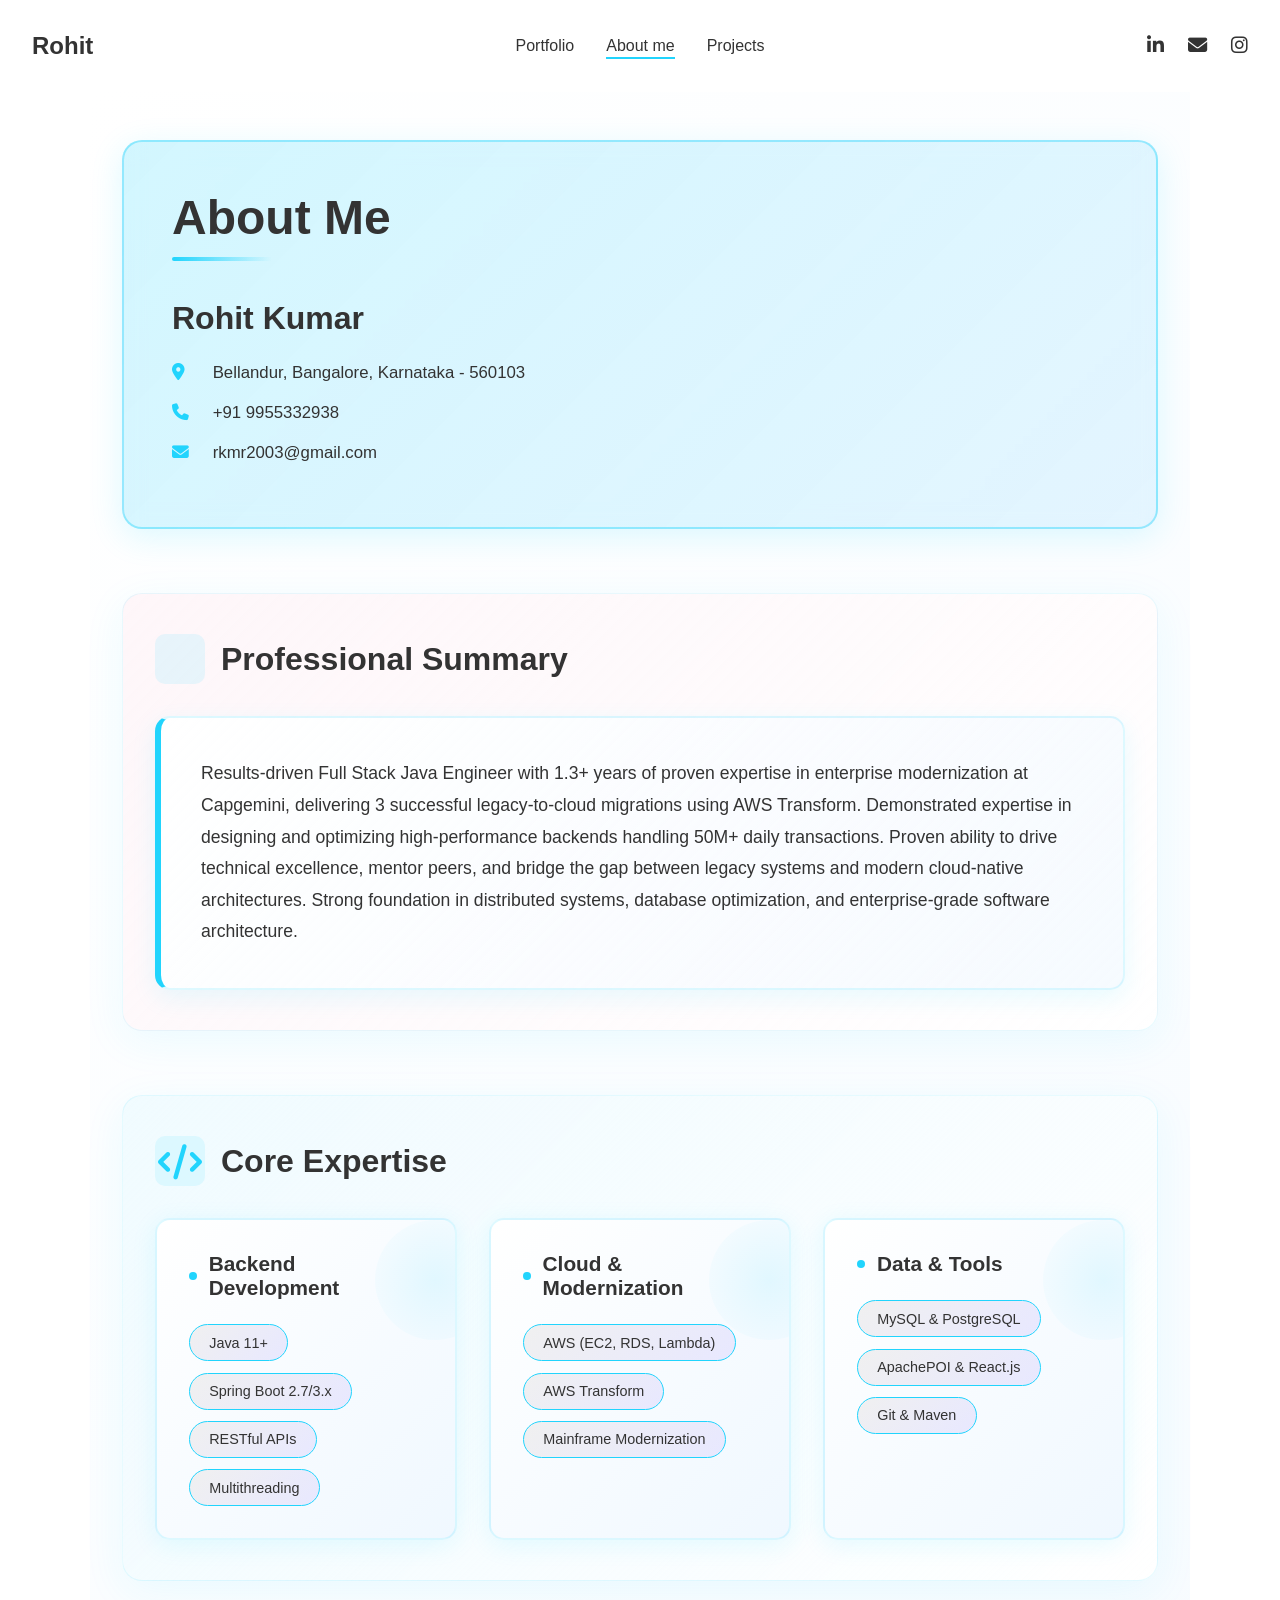
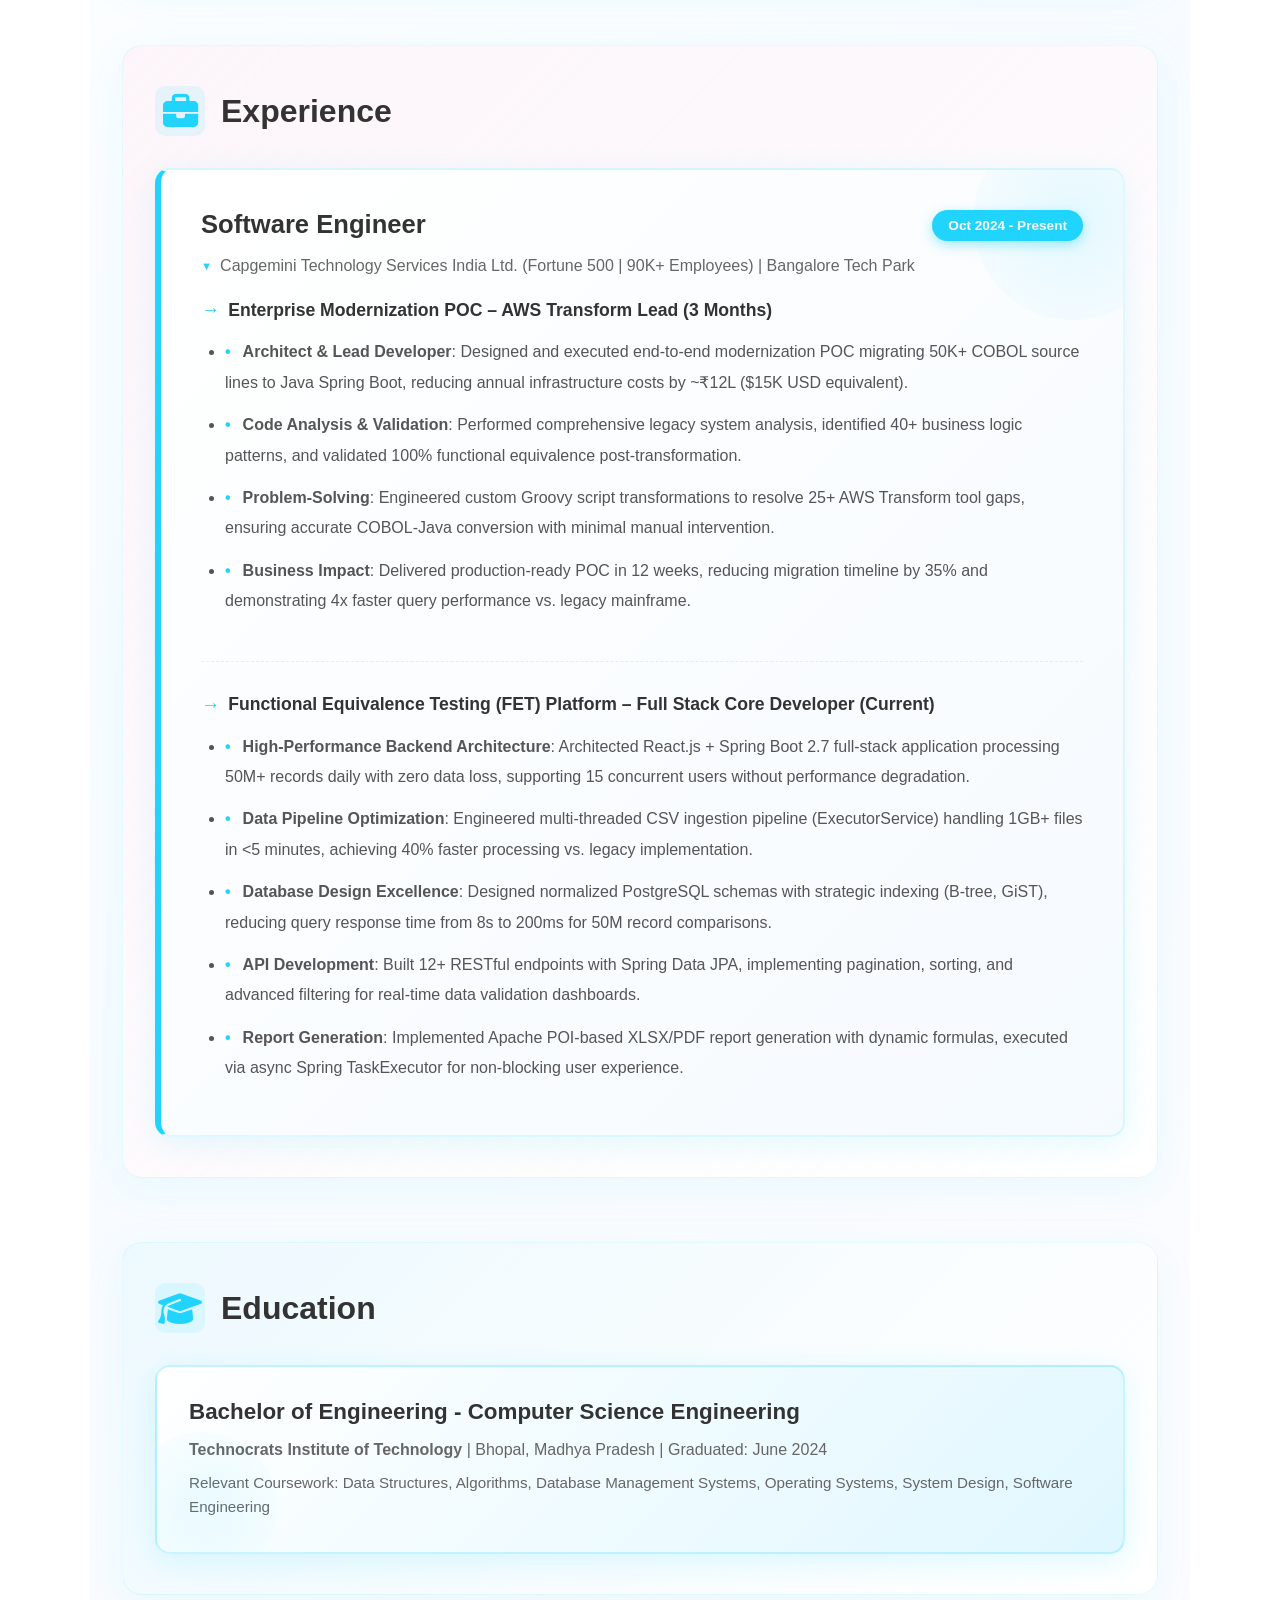
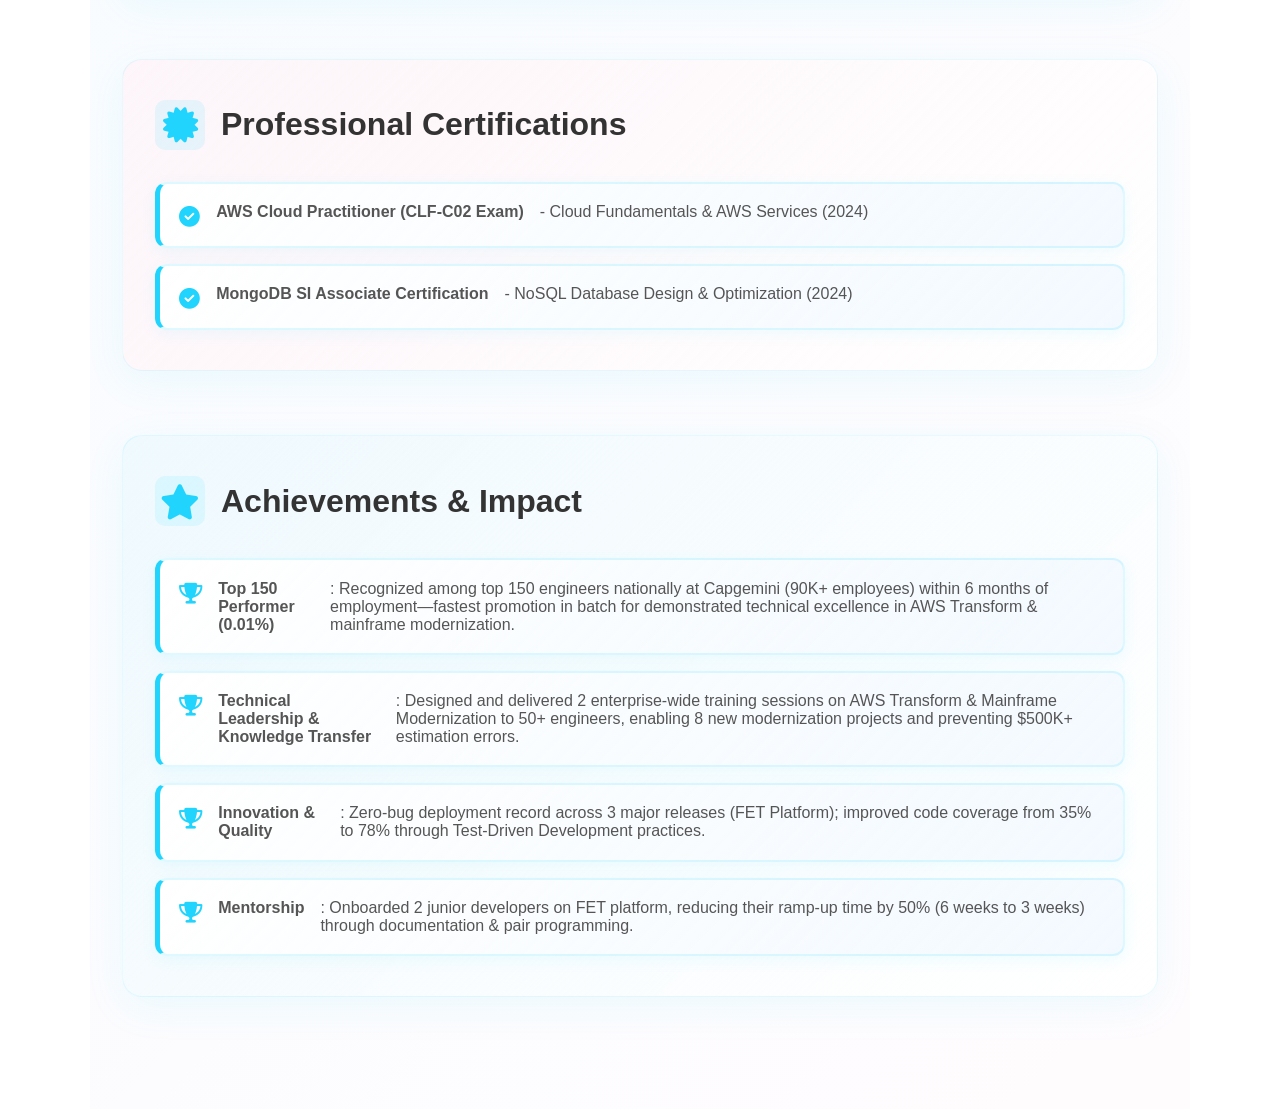
==== html/about.html @ 479e3df4 "Initial Commit First version with inital required information and one demo video" ====
<!DOCTYPE html>
<html lang="en">
<head>
    <meta charset="UTF-8">
    <meta name="viewport" content="width=device-width, initial-scale=1.0">
    <title>About - Rohit Kumar Portfolio</title>
    <link rel="stylesheet" href="../design/style.css">
    <link rel="stylesheet" href="https://cdnjs.cloudflare.com/ajax/libs/font-awesome/6.4.0/css/all.min.css">
</head>
<body>
    <div class="container">
        <!-- Header -->
        <header class="header">
            <div class="logo">Rohit</div>
            <nav class="navbar">
                <ul>
                    <li><a href="../index.html">Portfolio</a></li>
                    <li><a href="about.html" class="active">About me</a></li>
                    <li><a href="projects.html">Projects</a></li>
                </ul>
            </nav>
            <div class="social-icons">
                <a href="https://linkedin.com/in/rohitcse14" target="_blank"><i class="fab fa-linkedin-in"></i></a>
                <a href="mailto:rkmr2003@gmail.com"><i class="fas fa-envelope"></i></a>
                <a href="https://www.instagram.com/_rohit_26k/" target="_blank"><i class="fab fa-instagram"></i></a>
            </div>
        </header>

        <!-- Main Content -->
        <main class="about-main">
            <!-- Personal Info -->
            <section class="about-section intro-section">
                <h1>About Me</h1>
                <div class="intro-content">
                    <p><strong>Rohit Kumar</strong></p>
                    <p><i class="fas fa-map-marker-alt"></i> Bellandur, Bangalore, Karnataka - 560103</p>
                    <p><i class="fas fa-phone"></i> +91 9955332938</p>
                    <p><i class="fas fa-envelope"></i> rkmr2003@gmail.com</p>
                </div>
            </section>

            <!-- Objective -->
            <section class="about-section">
                <h2><i class="fas fa-target"></i> Professional Summary</h2>
                <p>Results-driven Full Stack Java Engineer with 1.3+ years of proven expertise in enterprise modernization at Capgemini, delivering 3 successful legacy-to-cloud migrations using AWS Transform. Demonstrated expertise in designing and optimizing high-performance backends handling 50M+ daily transactions. Proven ability to drive technical excellence, mentor peers, and bridge the gap between legacy systems and modern cloud-native architectures. Strong foundation in distributed systems, database optimization, and enterprise-grade software architecture.</p>
            </section>

            <!-- Technical Skills -->
            <section class="about-section">
                <h2><i class="fas fa-code"></i> Core Expertise</h2>
                <div class="skills-grid">
                    <div class="skill-category">
                        <h3>Backend Development</h3>
                        <div class="skill-tags">
                            <span class="skill-tag">Java 11+</span>
                            <span class="skill-tag">Spring Boot 2.7/3.x</span>
                            <span class="skill-tag">RESTful APIs</span>
                            <span class="skill-tag">Multithreading</span>
                        </div>
                    </div>
                    <div class="skill-category">
                        <h3>Cloud & Modernization</h3>
                        <div class="skill-tags">
                            <span class="skill-tag">AWS (EC2, RDS, Lambda)</span>
                            <span class="skill-tag">AWS Transform</span>
                            <span class="skill-tag">Mainframe Modernization</span>
                        </div>
                    </div>
                    <div class="skill-category">
                        <h3>Data & Tools</h3>
                        <div class="skill-tags">
                            <span class="skill-tag">MySQL & PostgreSQL</span>
                            <span class="skill-tag">ApachePOI & React.js</span>
                            <span class="skill-tag">Git & Maven</span>
                        </div>
                    </div>
                </div>
            </section>

            <!-- Experience -->
            <section class="about-section">
                <h2><i class="fas fa-briefcase"></i> Experience</h2>
                <div class="experience-item">
                    <div class="exp-header">
                        <h3>Software Engineer</h3>
                        <span class="exp-date">Oct 2024 - Present</span>
                    </div>
                    <p class="exp-company">Capgemini Technology Services India Ltd. (Fortune 500 | 90K+ Employees) | Bangalore Tech Park</p>
                    
                    <div class="exp-project">
                        <h4>Enterprise Modernization POC – AWS Transform Lead (3 Months)</h4>
                        <ul>
                            <li><strong>Architect & Lead Developer</strong>: Designed and executed end-to-end modernization POC migrating 50K+ COBOL source lines to Java Spring Boot, reducing annual infrastructure costs by ~₹12L ($15K USD equivalent).</li>
                            <li><strong>Code Analysis & Validation</strong>: Performed comprehensive legacy system analysis, identified 40+ business logic patterns, and validated 100% functional equivalence post-transformation.</li>
                            <li><strong>Problem-Solving</strong>: Engineered custom Groovy script transformations to resolve 25+ AWS Transform tool gaps, ensuring accurate COBOL-Java conversion with minimal manual intervention.</li>
                            <li><strong>Business Impact</strong>: Delivered production-ready POC in 12 weeks, reducing migration timeline by 35% and demonstrating 4x faster query performance vs. legacy mainframe.</li>
                        </ul>
                    </div>

                    <div class="exp-project">
                        <h4>Functional Equivalence Testing (FET) Platform – Full Stack Core Developer (Current)</h4>
                        <ul>
                            <li><strong>High-Performance Backend Architecture</strong>: Architected React.js + Spring Boot 2.7 full-stack application processing 50M+ records daily with zero data loss, supporting 15 concurrent users without performance degradation.</li>
                            <li><strong>Data Pipeline Optimization</strong>: Engineered multi-threaded CSV ingestion pipeline (ExecutorService) handling 1GB+ files in <5 minutes, achieving 40% faster processing vs. legacy implementation.</li>
                            <li><strong>Database Design Excellence</strong>: Designed normalized PostgreSQL schemas with strategic indexing (B-tree, GiST), reducing query response time from 8s to 200ms for 50M record comparisons.</li>
                            <li><strong>API Development</strong>: Built 12+ RESTful endpoints with Spring Data JPA, implementing pagination, sorting, and advanced filtering for real-time data validation dashboards.</li>
                            <li><strong>Report Generation</strong>: Implemented Apache POI-based XLSX/PDF report generation with dynamic formulas, executed via async Spring TaskExecutor for non-blocking user experience.</li>
                        </ul>
                    </div>
                </div>
            </section>

            <!-- Education -->
            <section class="about-section">
                <h2><i class="fas fa-graduation-cap"></i> Education</h2>
                <div class="education-item">
                    <h3>Bachelor of Engineering - Computer Science Engineering</h3>
                    <p class="edu-details"><strong>Technocrats Institute of Technology</strong> | Bhopal, Madhya Pradesh | Graduated: June 2024</p>
                    <p class="edu-details" style="font-size: 0.95rem; margin-top: 0.5rem; color: #666;">Relevant Coursework: Data Structures, Algorithms, Database Management Systems, Operating Systems, System Design, Software Engineering</p>
                </div>
            </section>

            <!-- Certifications -->
            <section class="about-section">
                <h2><i class="fas fa-certificate"></i> Professional Certifications</h2>
                <ul class="cert-list">
                    <li><i class="fas fa-check-circle"></i> <strong>AWS Cloud Practitioner (CLF-C02 Exam)</strong> - Cloud Fundamentals & AWS Services (2024)</li>
                    <li><i class="fas fa-check-circle"></i> <strong>MongoDB SI Associate Certification</strong> - NoSQL Database Design & Optimization (2024)</li>
                </ul>
            </section>

            <!-- Achievements -->
            <section class="about-section">
                <h2><i class="fas fa-star"></i> Achievements & Impact</h2>
                <ul class="achievement-list">
                    <li><i class="fas fa-trophy"></i> <strong>Top 150 Performer (0.01%)</strong>: Recognized among top 150 engineers nationally at Capgemini (90K+ employees) within 6 months of employment—fastest promotion in batch for demonstrated technical excellence in AWS Transform & mainframe modernization.</li>
                    <li><i class="fas fa-trophy"></i> <strong>Technical Leadership & Knowledge Transfer</strong>: Designed and delivered 2 enterprise-wide training sessions on AWS Transform & Mainframe Modernization to 50+ engineers, enabling 8 new modernization projects and preventing $500K+ estimation errors.</li>
                    <li><i class="fas fa-trophy"></i> <strong>Innovation & Quality</strong>: Zero-bug deployment record across 3 major releases (FET Platform); improved code coverage from 35% to 78% through Test-Driven Development practices.</li>
                    <li><i class="fas fa-trophy"></i> <strong>Mentorship</strong>: Onboarded 2 junior developers on FET platform, reducing their ramp-up time by 50% (6 weeks to 3 weeks) through documentation & pair programming.</li>
                </ul>
            </section>
        </main>
    </div>

    <script src="../js/script.js"></script>
</body>
</html>
---- design/style.css ----
* {
    margin: 0;
    padding: 0;
    box-sizing: border-box;
    scroll-behavior: smooth;
}

:root {
    --primary-color: #333;
    --secondary-color: #f5f5dc;
    --accent-color: #21d4fd;
    --text-color: #333;
    --light-bg: #ffffff;
}

html, body {
    height: 100%;
    font-family: 'Segoe UI', Tahoma, Geneva, Verdana, sans-serif;
    color: var(--text-color);
}

.container {
    display: flex;
    flex-direction: column;
    min-height: 100vh;
}

/* Header Styles */
.header {
    display: flex;
    justify-content: space-between;
    align-items: center;
    padding: 2rem;
    background-color: var(--light-bg);
    position: relative;
    z-index: 100;
}

.logo {
    font-size: 1.5rem;
    font-weight: bold;
    color: var(--text-color);
    min-width: 120px;
}

.navbar {
    flex: 1;
    display: flex;
    justify-content: center;
}

.navbar ul {
    list-style: none;
    display: flex;
    gap: 2rem;
}

.navbar a {
    text-decoration: none;
    color: var(--text-color);
    font-weight: 500;
    position: relative;
    transition: color 0.3s ease;
}

.navbar a::after {
    content: '';
    position: absolute;
    bottom: -5px;
    left: 0;
    width: 0;
    height: 2px;
    background-color: var(--accent-color);
    transition: width 0.3s ease;
}

.navbar a:hover::after,
.navbar a.active::after {
    width: 100%;
}

.social-icons {
    display: flex;
    gap: 1.5rem;
    min-width: 120px;
    justify-content: flex-end;
}

.social-icons a {
    color: var(--text-color);
    font-size: 1.2rem;
    text-decoration: none;
    transition: color 0.3s ease, transform 0.3s ease;
}

.social-icons a:hover {
    color: var(--accent-color);
    transform: translateY(-3px);
}

/* Main Content */
.main-content {
    flex: 1;
    display: flex;
    position: relative;
    overflow: hidden;
}

.hero-section {
    display: grid;
    grid-template-columns: 1fr 1fr;
    width: 100%;
    min-height: calc(100vh - 100px);
}

.hero-left {
    background-color: var(--light-bg);
    padding: 4rem;
    display: flex;
    flex-direction: column;
    justify-content: center;
    position: relative;
    z-index: 2;
}

.hero-right {
    background: linear-gradient(135deg, #f5f5dc 0%, #fffacd 100%);
    padding: 4rem;
    display: flex;
    flex-direction: column;
    justify-content: center;
    align-items: center;
    position: relative;
}

.greeting {
    font-size: 2.5rem;
    font-weight: 500;
    color: var(--text-color);
    margin-bottom: 0.5rem;
}

.name {
    font-size: 4.5rem;
    font-weight: bold;
    background: linear-gradient(45deg, #000, #333);
    -webkit-background-clip: text;
    -webkit-text-fill-color: transparent;
    background-clip: text;
    margin-bottom: 1.5rem;
    letter-spacing: 0.05em;
}

.description {
    font-size: 0.95rem;
    line-height: 1.8;
    color: #666;
    margin-bottom: 2rem;
    max-width: 400px;
}

.hire-btn {
    width: 150px;
    padding: 0.75rem 1.5rem;
    background-color: var(--primary-color);
    color: white;
    border: 2px solid var(--primary-color);
    border-radius: 4px;
    font-size: 1rem;
    font-weight: 600;
    cursor: pointer;
    transition: all 0.3s ease;
}

.hire-btn:hover {
    background-color: transparent;
    color: var(--primary-color);
}

/* Profile Image */
.profile-image {
    margin-bottom: 3rem;
    position: relative;
    display: inline-block;
}

.profile-pic {
    width: 280px;
    height: 350px;
    object-fit: cover;
    border-radius: 15px;
    box-shadow: 0 20px 50px rgba(0, 0, 0, 0.3);
    border: 4px solid var(--primary-color);
    transition: transform 0.3s ease, box-shadow 0.3s ease;
    position: relative;
    z-index: 2;
}

.profile-pic:hover {
    transform: translateY(-10px);
    box-shadow: 0 30px 70px rgba(0, 0, 0, 0.4);
}

.profile-image::before {
    content: '';
    position: absolute;
    top: -15px;
    left: -15px;
    right: -15px;
    bottom: -15px;
    background: linear-gradient(135deg, var(--accent-color), rgba(33, 212, 253, 0.2));
    border-radius: 20px;
    z-index: 1;
    opacity: 0.3;
}

.profile-image::after {
    content: '';
    position: absolute;
    top: -25px;
    left: -25px;
    right: -25px;
    bottom: -25px;
    border: 2px solid var(--accent-color);
    border-radius: 25px;
    opacity: 0.2;
    z-index: 0;
    animation: rotateBorder 8s linear infinite;
}

@keyframes rotateBorder {
    0% {
        transform: rotate(0deg);
    }
    100% {
        transform: rotate(360deg);
    }
}

/* Statistics */
.stats {
    display: flex;
    gap: 4rem;
    margin-top: 2rem;
}

.stat-item {
    text-align: center;
}

.stat-item h3 {
    font-size: 2.5rem;
    font-weight: bold;
    color: var(--primary-color);
    margin-bottom: 0.5rem;
}

.stat-item p {
    font-size: 0.9rem;
    color: #666;
}

/* Skills Bubbles */
.skills-bubbles {
    display: flex;
    justify-content: center;
    align-items: center;
    gap: 1.5rem;
    flex-wrap: wrap;
    margin-top: 2rem;
}

.skill-bubble {
    display: flex;
    flex-direction: column;
    align-items: center;
    gap: 0.5rem;
    transition: all 0.3s ease;
}

.bubble-icon {
    width: 70px;
    height: 70px;
    object-fit: contain;
    padding: 10px;
    background: linear-gradient(135deg, rgba(33, 212, 253, 0.1) 0%, rgba(255, 255, 255, 0) 100%);
    border-radius: 50%;
    border: 2px solid rgba(33, 212, 253, 0.3);
    transition: all 0.3s ease;
}

.skill-bubble:hover .bubble-icon {
    transform: scale(1.1) translateY(-5px);
    background: linear-gradient(135deg, rgba(33, 212, 253, 0.25) 0%, rgba(33, 212, 253, 0.1) 100%);
    border-color: var(--accent-color);
    box-shadow: 0 8px 20px rgba(33, 212, 253, 0.3);
}

.skill-bubble p {
    font-size: 0.85rem;
    color: var(--primary-color);
    font-weight: 500;
    text-align: center;
}

/* Explore More */
.explore-more {
    position: absolute;
    bottom: 2rem;
    right: 2rem;
    text-align: center;
    animation: bounce 2s infinite;
}

.explore-more p {
    font-size: 0.9rem;
    margin-bottom: 0.5rem;
    color: var(--text-color);
}

.explore-more i {
    font-size: 1.5rem;
    color: var(--text-color);
}

@keyframes bounce {
    0%, 100% {
        transform: translateY(0);
    }
    50% {
        transform: translateY(10px);
    }
}

/* Slide animations for page transitions */
@keyframes slideOutUp {
    0% {
        opacity: 1;
        transform: translateY(0);
    }
    100% {
        opacity: 0;
        transform: translateY(-100%);
    }
}

@keyframes slideInDown {
    0% {
        opacity: 0;
        transform: translateY(100%);
    }
    100% {
        opacity: 1;
        transform: translateY(0);
    }
}

@keyframes fadeOut {
    0% {
        opacity: 1;
    }
    100% {
        opacity: 0;
    }
}

/* Responsive Design */
/* About Page Styles */
.about-main {
    padding: 3rem 2rem;
    max-width: 1100px;
    margin: 0 auto;
    flex: 1;
    background: linear-gradient(135deg, 
        rgba(255, 255, 255, 1) 0%, 
        rgba(240, 248, 255, 0.5) 50%, 
        rgba(255, 245, 250, 0.3) 100%);
    position: relative;
}

.about-section {
    margin-bottom: 4rem;
    background: linear-gradient(135deg, rgba(255,255,255,0.9), rgba(245,250,255,0.95));
    padding: 2.5rem 2rem;
    border-radius: 20px;
    border: 1px solid rgba(33, 212, 253, 0.1);
    box-shadow: 0 10px 40px rgba(33, 212, 253, 0.08);
    transition: all 0.3s ease;
}

.about-section:hover {
    box-shadow: 0 15px 50px rgba(33, 212, 253, 0.12);
    border-color: rgba(33, 212, 253, 0.2);
}

.about-section:nth-child(odd) {
    background: linear-gradient(135deg, rgba(33, 212, 253, 0.05) 0%, rgba(255, 255, 255, 0.95) 100%);
}

.about-section:nth-child(even) {
    background: linear-gradient(135deg, rgba(255, 240, 245, 0.6) 0%, rgba(255, 255, 255, 0.95) 100%);
}

.about-section h1 {
    font-size: 3rem;
    color: var(--primary-color);
    margin-bottom: 2rem;
    position: relative;
    padding-bottom: 1rem;
}

.about-section h1::after {
    content: '';
    position: absolute;
    bottom: 0;
    left: 0;
    width: 100px;
    height: 4px;
    background: linear-gradient(90deg, var(--accent-color), transparent);
    border-radius: 2px;
}

.about-section h2 {
    font-size: 2rem;
    color: var(--primary-color);
    margin-bottom: 2rem;
    display: flex;
    align-items: center;
    gap: 1rem;
    position: relative;
}

.about-section h2 i {
    color: var(--accent-color);
    font-size: 2.2rem;
    background: rgba(33, 212, 253, 0.1);
    width: 50px;
    height: 50px;
    display: flex;
    align-items: center;
    justify-content: center;
    border-radius: 10px;
    transition: all 0.3s ease;
}

.about-section h2:hover i {
    background: var(--accent-color);
    color: white;
    transform: scale(1.1) rotate(5deg);
}

/* Intro Section */
.intro-section {
    background: linear-gradient(135deg, rgba(33, 212, 253, 0.2), rgba(100, 200, 255, 0.15)) !important;
    padding: 3rem;
    border-radius: 20px;
    border: 2px solid rgba(33, 212, 253, 0.4);
    backdrop-filter: blur(10px);
    box-shadow: 0 8px 32px rgba(33, 212, 253, 0.15);
    transition: all 0.3s ease;
}

.intro-section:hover {
    transform: translateY(-5px);
    box-shadow: 0 15px 50px rgba(33, 212, 253, 0.15);
    border-color: var(--accent-color);
}

.intro-content p {
    margin: 0.8rem 0;
    font-size: 1.05rem;
    color: #333;
    line-height: 1.6;
}

.intro-content p:first-child strong {
    font-size: 2rem;
    color: var(--primary-color);
    display: block;
    margin-bottom: 1rem;
}

.intro-content p i {
    color: var(--accent-color);
    margin-right: 0.75rem;
    width: 24px;
    font-weight: bold;
}

/* Objective Section */
.about-section > p {
    font-size: 1.1rem;
    line-height: 1.8;
    color: #333;
    background: linear-gradient(135deg, rgba(255,255,255,1) 0%, rgba(240,248,255,0.6) 100%);
    padding: 2.5rem;
    border-radius: 15px;
    border: 2px solid rgba(33, 212, 253, 0.15);
    border-left: 6px solid var(--accent-color);
    box-shadow: 0 8px 25px rgba(33, 212, 253, 0.1);
    transition: all 0.3s ease;
}

.about-section > p:hover {
    transform: translateY(-3px);
    box-shadow: 0 12px 35px rgba(33, 212, 253, 0.15);
    border-color: rgba(33, 212, 253, 0.25);
}

/* Skills Grid */
.skills-grid {
    display: grid;
    grid-template-columns: repeat(auto-fit, minmax(280px, 1fr));
    gap: 2rem;
}

.skill-category {
    background: linear-gradient(135deg, #ffffff 0%, #f0f8ff 100%);
    padding: 2rem;
    border-radius: 15px;
    border: 2px solid rgba(33, 212, 253, 0.15);
    transition: all 0.3s cubic-bezier(0.25, 0.46, 0.45, 0.94);
    box-shadow: 0 5px 25px rgba(33, 212, 253, 0.1);
    position: relative;
    overflow: hidden;
}

.skill-category::before {
    content: '';
    position: absolute;
    top: 0;
    right: -40px;
    width: 120px;
    height: 120px;
    background: radial-gradient(circle, rgba(33, 212, 253, 0.1), transparent);
    border-radius: 50%;
}

.skill-category:hover {
    transform: translateY(-10px);
    border-color: var(--accent-color);
    box-shadow: 0 15px 50px rgba(33, 212, 253, 0.25);
    background: linear-gradient(135deg, #f0f8ff, #ffffff);
}

.skill-category h3 {
    font-size: 1.3rem;
    color: var(--primary-color);
    margin-bottom: 1.5rem;
    display: flex;
    align-items: center;
}

.skill-category h3::before {
    content: '';
    display: inline-block;
    width: 8px;
    height: 8px;
    background: var(--accent-color);
    border-radius: 50%;
    margin-right: 0.75rem;
}

.skill-tags {
    display: flex;
    flex-wrap: wrap;
    gap: 0.7rem;
}

.skill-tag {
    display: inline-block;
    background: linear-gradient(135deg, #f0f0f0, #e8e8ff);
    color: var(--primary-color);
    padding: 0.6rem 1.2rem;
    border-radius: 25px;
    font-size: 0.9rem;
    font-weight: 500;
    border: 1.5px solid var(--accent-color);
    transition: all 0.3s ease;
    cursor: pointer;
    position: relative;
    overflow: hidden;
}

.skill-tag::before {
    content: '';
    position: absolute;
    top: 0;
    left: -100%;
    width: 100%;
    height: 100%;
    background: var(--accent-color);
    transition: left 0.3s ease;
    z-index: -1;
}

.skill-tag:hover {
    color: white;
    transform: translateY(-3px);
    box-shadow: 0 8px 15px rgba(33, 212, 253, 0.3);
}

.skill-tag:hover::before {
    left: 0;
}

/* Experience */
.experience-item {
    background: linear-gradient(135deg, #ffffff 0%, #f5faff 100%);
    padding: 2.5rem;
    border-radius: 15px;
    border: 2px solid rgba(33, 212, 253, 0.15);
    border-left: 6px solid var(--accent-color);
    box-shadow: 0 8px 30px rgba(33, 212, 253, 0.12);
    transition: all 0.3s ease;
    position: relative;
    overflow: hidden;
}

.experience-item::before {
    content: '';
    position: absolute;
    top: -50px;
    right: -50px;
    width: 200px;
    height: 200px;
    background: radial-gradient(circle, rgba(33, 212, 253, 0.1), transparent);
    border-radius: 50%;
}

.experience-item:hover {
    transform: translateY(-8px);
    box-shadow: 0 20px 60px rgba(33, 212, 253, 0.2);
    border-color: rgba(33, 212, 253, 0.3);
}

.exp-header {
    display: flex;
    justify-content: space-between;
    align-items: flex-start;
    margin-bottom: 1rem;
    gap: 1rem;
}

.exp-header h3 {
    font-size: 1.6rem;
    color: var(--primary-color);
    margin: 0;
    font-weight: 600;
}

.exp-date {
    color: white;
    background: var(--accent-color);
    font-weight: 600;
    font-size: 0.85rem;
    padding: 0.5rem 1rem;
    border-radius: 20px;
    white-space: nowrap;
    box-shadow: 0 4px 12px rgba(33, 212, 253, 0.4);
}

.exp-company {
    color: #666;
    margin-bottom: 1.5rem;
    font-size: 1rem;
    font-weight: 500;
    display: flex;
    align-items: center;
    gap: 0.5rem;
}

.exp-company::before {
    content: '▼';
    color: var(--accent-color);
    font-size: 0.7rem;
}

.exp-project {
    margin-bottom: 2rem;
    padding-bottom: 2rem;
    border-bottom: 1px dashed rgba(33, 212, 253, 0.2);
}

.exp-project:last-child {
    margin-bottom: 0;
    padding-bottom: 0;
    border-bottom: none;
}

.exp-project h4 {
    color: var(--primary-color);
    margin-bottom: 1rem;
    font-size: 1.1rem;
    display: flex;
    align-items: center;
    gap: 0.5rem;
}

.exp-project h4::before {
    content: '→';
    color: var(--accent-color);
    font-weight: bold;
    font-size: 1.2rem;
}

.exp-project ul {
    margin-left: 1.5rem;
    color: #555;
    line-height: 1.9;
}

.exp-project li {
    margin-bottom: 0.75rem;
    position: relative;
}

.exp-project li::before {
    content: '•';
    color: var(--accent-color);
    font-weight: bold;
    margin-right: 0.75rem;
}

/* Education */
.education-item {
    background: linear-gradient(135deg, #ffffff 0%, #e0f7ff 100%);
    padding: 2rem;
    border-radius: 15px;
    border: 2px solid rgba(33, 212, 253, 0.25);
    box-shadow: 0 8px 30px rgba(33, 212, 253, 0.15);
    transition: all 0.3s ease;
    position: relative;
    overflow: hidden;
}

.education-item::after {
    content: '';
    position: absolute;
    bottom: -30px;
    left: -30px;
    width: 150px;
    height: 150px;
    background: radial-gradient(circle, rgba(33, 212, 253, 0.08), transparent);
    border-radius: 50%;
}

.education-item:hover {
    transform: scale(1.02) translateY(-5px);
    box-shadow: 0 15px 50px rgba(33, 212, 253, 0.25);
    border-color: var(--accent-color);
}

.education-item h3 {
    color: var(--primary-color);
    margin-bottom: 0.75rem;
    font-size: 1.4rem;
}

.edu-details {
    color: #666;
    font-size: 1rem;
    line-height: 1.6;
}

/* Certifications and Achievements */
.cert-list,
.achievement-list {
    list-style: none;
    padding: 0;
}

.cert-list li,
.achievement-list li {
    padding: 1.2rem;
    color: #555;
    display: flex;
    align-items: flex-start;
    gap: 1rem;
    margin-bottom: 1rem;
    background: linear-gradient(135deg, rgba(255,255,255,1) 0%, rgba(240,248,255,0.8) 100%);
    border-radius: 12px;
    border-left: 5px solid var(--accent-color);
    border: 2px solid rgba(33, 212, 253, 0.15);
    border-left: 5px solid var(--accent-color);
    transition: all 0.3s ease;
    cursor: pointer;
    box-shadow: 0 4px 15px rgba(33, 212, 253, 0.08);
}

.cert-list li:hover,
.achievement-list li:hover {
    transform: translateX(8px) translateY(-2px);
    box-shadow: 0 12px 30px rgba(33, 212, 253, 0.2);
    background: linear-gradient(135deg, rgba(33,212,253,0.08) 0%, rgba(240,248,255,1) 100%);
    border-color: rgba(33, 212, 253, 0.3);
}

.cert-list i,
.achievement-list i {
    color: var(--accent-color);
    font-size: 1.3rem;
    flex-shrink: 0;
    margin-top: 0.2rem;
}

.cert-list li:last-child,
.achievement-list li:last-child {
    margin-bottom: 0;
}

/* Responsive Design */
@media (max-width: 768px) {
    .header {
        flex-wrap: wrap;
        padding: 1rem;
    }

    .navbar ul {
        flex-direction: column;
        gap: 1rem;
        width: 100%;
        margin: 1rem 0;
    }

    .hero-section {
        grid-template-columns: 1fr;
        min-height: auto;
    }

    .hero-left,
    .hero-right {
        padding: 2rem;
    }

    .greeting {
        font-size: 1.8rem;
    }

    .name {
        font-size: 2.5rem;
    }

    .description {
        font-size: 0.9rem;
    }

    .profile-pic {
        width: 200px;
        height: 250px;
    }

    .stats {
        flex-direction: column;
        gap: 1.5rem;
    }

    .social-icons {
        width: 100%;
        justify-content: center;
        margin-bottom: 1rem;
    }

    .skills-bubbles {
        gap: 1rem;
        margin-top: 1.5rem;
    }

    .bubble-icon {
        width: 60px;
        height: 60px;
    }

    .skill-bubble p {
        font-size: 0.8rem;
    }

    .explore-more {
        position: static;
        padding: 1rem;
    }

    .about-main {
        padding: 1.5rem;
    }

    .about-section h1 {
        font-size: 2rem;
    }

    .about-section h2 {
        font-size: 1.4rem;
    }

    .about-section h2 i {
        width: 40px;
        height: 40px;
        font-size: 1.8rem;
    }

    .intro-section {
        padding: 1.5rem;
    }

    .exp-header {
        flex-direction: column;
        align-items: flex-start;
    }

    .exp-date {
        margin-top: 0.5rem;
    }

    .skills-grid {
        grid-template-columns: 1fr;
    }

    .skill-category {
        padding: 1.5rem;
    }
}/* Projects Page Styles */
.projects-main {
    padding: 3rem 2rem;
    max-width: 1200px;
    margin: 0 auto;
    flex: 1;
    background: linear-gradient(135deg, 
        rgba(255, 255, 255, 1) 0%, 
        rgba(240, 248, 255, 0.5) 50%, 
        rgba(255, 245, 250, 0.3) 100%);
    position: relative;
}

.projects-header {
    text-align: center;
    margin-bottom: 4rem;
    background: linear-gradient(135deg, rgba(33, 212, 253, 0.1) 0%, rgba(255, 245, 250, 0.4) 100%);
    padding: 3rem 2rem;
    border-radius: 20px;
    border: 2px solid rgba(33, 212, 253, 0.15);
    box-shadow: 0 10px 40px rgba(33, 212, 253, 0.1);
}

.projects-header h1 {
    font-size: 3rem;
    color: var(--primary-color);
    margin-bottom: 1rem;
    position: relative;
    padding-bottom: 1rem;
}

.projects-header h1::after {
    content: '';
    position: absolute;
    bottom: 0;
    left: 50%;
    transform: translateX(-50%);
    width: 100px;
    height: 4px;
    background: linear-gradient(90deg, transparent, var(--accent-color), transparent);
    border-radius: 2px;
}

.projects-intro {
    font-size: 1.1rem;
    color: #333;
    max-width: 600px;
    margin: 0 auto;
    line-height: 1.6;
}

/* Project Items */
.project-item {
    margin-bottom: 5rem;
    padding: 3rem;
    background: linear-gradient(135deg, #ffffff 0%, #f5faff 100%);
    border-radius: 20px;
    box-shadow: 0 10px 40px rgba(33, 212, 253, 0.12);
    border: 2px solid rgba(33, 212, 253, 0.15);
    transition: all 0.3s ease;
    position: relative;
    overflow: hidden;
}

.project-item::before {
    content: '';
    position: absolute;
    top: -100px;
    right: -100px;
    width: 300px;
    height: 300px;
    background: radial-gradient(circle, rgba(33, 212, 253, 0.08), transparent);
    border-radius: 50%;
    pointer-events: none;
}

.project-item:hover {
    transform: translateY(-8px);
    box-shadow: 0 20px 60px rgba(33, 212, 253, 0.2);
    border-color: rgba(33, 212, 253, 0.3);
}

.project-content {
    display: grid;
    grid-template-columns: 1fr 1fr;
    gap: 3rem;
    align-items: center;
}

.project-info h2 {
    font-size: 2rem;
    color: var(--primary-color);
    margin-bottom: 1rem;
    display: flex;
    align-items: center;
    gap: 0.75rem;
}

.project-info h2 i {
    color: var(--accent-color);
    font-size: 2.2rem;
}

.project-type {
    display: flex;
    flex-wrap: wrap;
    gap: 0.75rem;
    margin-bottom: 1.5rem;
}

.badge {
    display: inline-block;
    background: linear-gradient(135deg, var(--accent-color), rgba(33, 212, 253, 0.7));
    color: white;
    padding: 0.5rem 1rem;
    border-radius: 20px;
    font-size: 0.85rem;
    font-weight: 600;
    box-shadow: 0 4px 12px rgba(33, 212, 253, 0.3);
}

.project-description {
    font-size: 1rem;
    line-height: 1.8;
    color: #333;
    margin-bottom: 2rem;
}

.project-tagline {
    font-size: 1.05rem;
    font-style: italic;
    color: var(--accent-color);
    margin-bottom: 1.5rem;
    font-weight: 500;
    padding-bottom: 1rem;
    border-bottom: 2px solid rgba(33, 212, 253, 0.2);
}

.project-features {
    background: linear-gradient(135deg, rgba(33, 212, 253, 0.08) 0%, rgba(240, 248, 255, 0.6) 100%);
    padding: 1.5rem;
    border-radius: 12px;
    margin-bottom: 2rem;
    border: 2px solid rgba(33, 212, 253, 0.15);
    border-left: 5px solid var(--accent-color);
    box-shadow: 0 4px 15px rgba(33, 212, 253, 0.1);
    transition: all 0.3s ease;
}

.project-features:hover {
    box-shadow: 0 8px 25px rgba(33, 212, 253, 0.15);
    border-color: rgba(33, 212, 253, 0.25);
}

.project-features h4 {
    color: var(--primary-color);
    margin-bottom: 1rem;
    font-size: 1rem;
    display: flex;
    align-items: center;
    gap: 0.5rem;
}

.project-features h4 i {
    color: var(--accent-color);
}

.features-list {
    list-style: none;
    padding: 0;
    margin: 0;
}

.features-list li {
    padding: 0.6rem 0;
    color: #333;
    display: flex;
    align-items: center;
    gap: 0.75rem;
    font-size: 0.95rem;
    line-height: 1.6;
}

.features-list li::before {
    content: '✓';
    color: var(--accent-color);
    font-weight: bold;
    font-size: 1.1rem;
    flex-shrink: 0;
}\n\n.project-tech h4 {
    color: var(--primary-color);
    margin-bottom: 1rem;
    font-size: 1rem;
    display: flex;
    align-items: center;
    gap: 0.5rem;
}

.project-tech h4 i {
    color: var(--accent-color);
}

.project-tech {
    margin-top: 3rem;
}

.tech-list {
    display: flex;
    flex-wrap: wrap;
    gap: 0.5rem;
}

.tech-tag {
    display: inline-block;
    background: #f0f0f0;
    color: var(--primary-color);
    padding: 0.5rem 0.8rem;
    border-radius: 8px;
    font-size: 0.9rem;
    border: 1px solid var(--accent-color);
    transition: all 0.3s ease;
}

.tech-tag:hover {
    background: var(--accent-color);
    color: white;
    transform: translateY(-2px);
    box-shadow: 0 4px 12px rgba(33, 212, 253, 0.3);
}

/* Video Styling */
.project-video {
    position: relative;
}

.video-wrapper {
    position: relative;
    width: 100%;
    border-radius: 15px;
    overflow: hidden;
    box-shadow: 0 15px 50px rgba(33, 212, 253, 0.2);
    border: 2px solid rgba(33, 212, 253, 0.2);
    background: linear-gradient(135deg, #f0f8ff, #fff5f0);
}

.project-video-player {
    width: 100%;
    height: auto;
    display: block;
    transition: transform 0.3s ease;
}

.video-wrapper:hover .project-video-player {
    transform: scale(1.02);
}

.video-overlay {
    position: absolute;
    top: 0;
    left: 0;
    right: 0;
    bottom: 0;
    background: radial-gradient(circle at 30% 30%, rgba(33, 212, 253, 0.1), transparent);
    pointer-events: none;
    border-radius: 15px;
}

.video-caption {
    text-align: center;
    margin-top: 1rem;
    color: #333;
    font-size: 0.95rem;
    font-weight: 500;
}

/* Coming Soon Section */
.projects-coming {
    text-align: center;
    padding: 3rem;
    margin-top: 4rem;
}

.coming-card {
    background: linear-gradient(135deg, rgba(33, 212, 253, 0.15) 0%, rgba(255, 240, 245, 0.6) 100%);
    padding: 3rem;
    border-radius: 15px;
    border: 2px solid rgba(33, 212, 253, 0.25);
    box-shadow: 0 10px 40px rgba(33, 212, 253, 0.12);
    transition: all 0.3s ease;
    backdrop-filter: blur(10px);
}

.coming-card:hover {
    transform: translateY(-5px);
    box-shadow: 0 15px 50px rgba(33, 212, 253, 0.2);
    border-color: rgba(33, 212, 253, 0.4);
}

.coming-card i {
    font-size: 3rem;
    color: var(--accent-color);
    margin-bottom: 1rem;
    display: block;
}

.coming-card h3 {
    font-size: 1.8rem;
    color: var(--primary-color);
    margin-bottom: 0.75rem;
}

.coming-card p {
    color: #333;
    font-size: 1rem;
}

/* Responsive Design for Projects */
@media (max-width: 768px) {
    .projects-main {
        padding: 1.5rem;
    }

    .projects-header h1 {
        font-size: 2rem;
    }

    .project-item {
        padding: 1.5rem;
    }

    .project-content {
        grid-template-columns: 1fr;
        gap: 2rem;
    }

    .project-info h2 {
        font-size: 1.5rem;
    }

    .project-type {
        flex-direction: column;
        align-items: flex-start;
    }

    .badge {
        width: 100%;
        text-align: center;
    }

    .tech-list {
        flex-direction: column;
    }

    .tech-tag {
        width: 100%;
        text-align: center;
    }
}
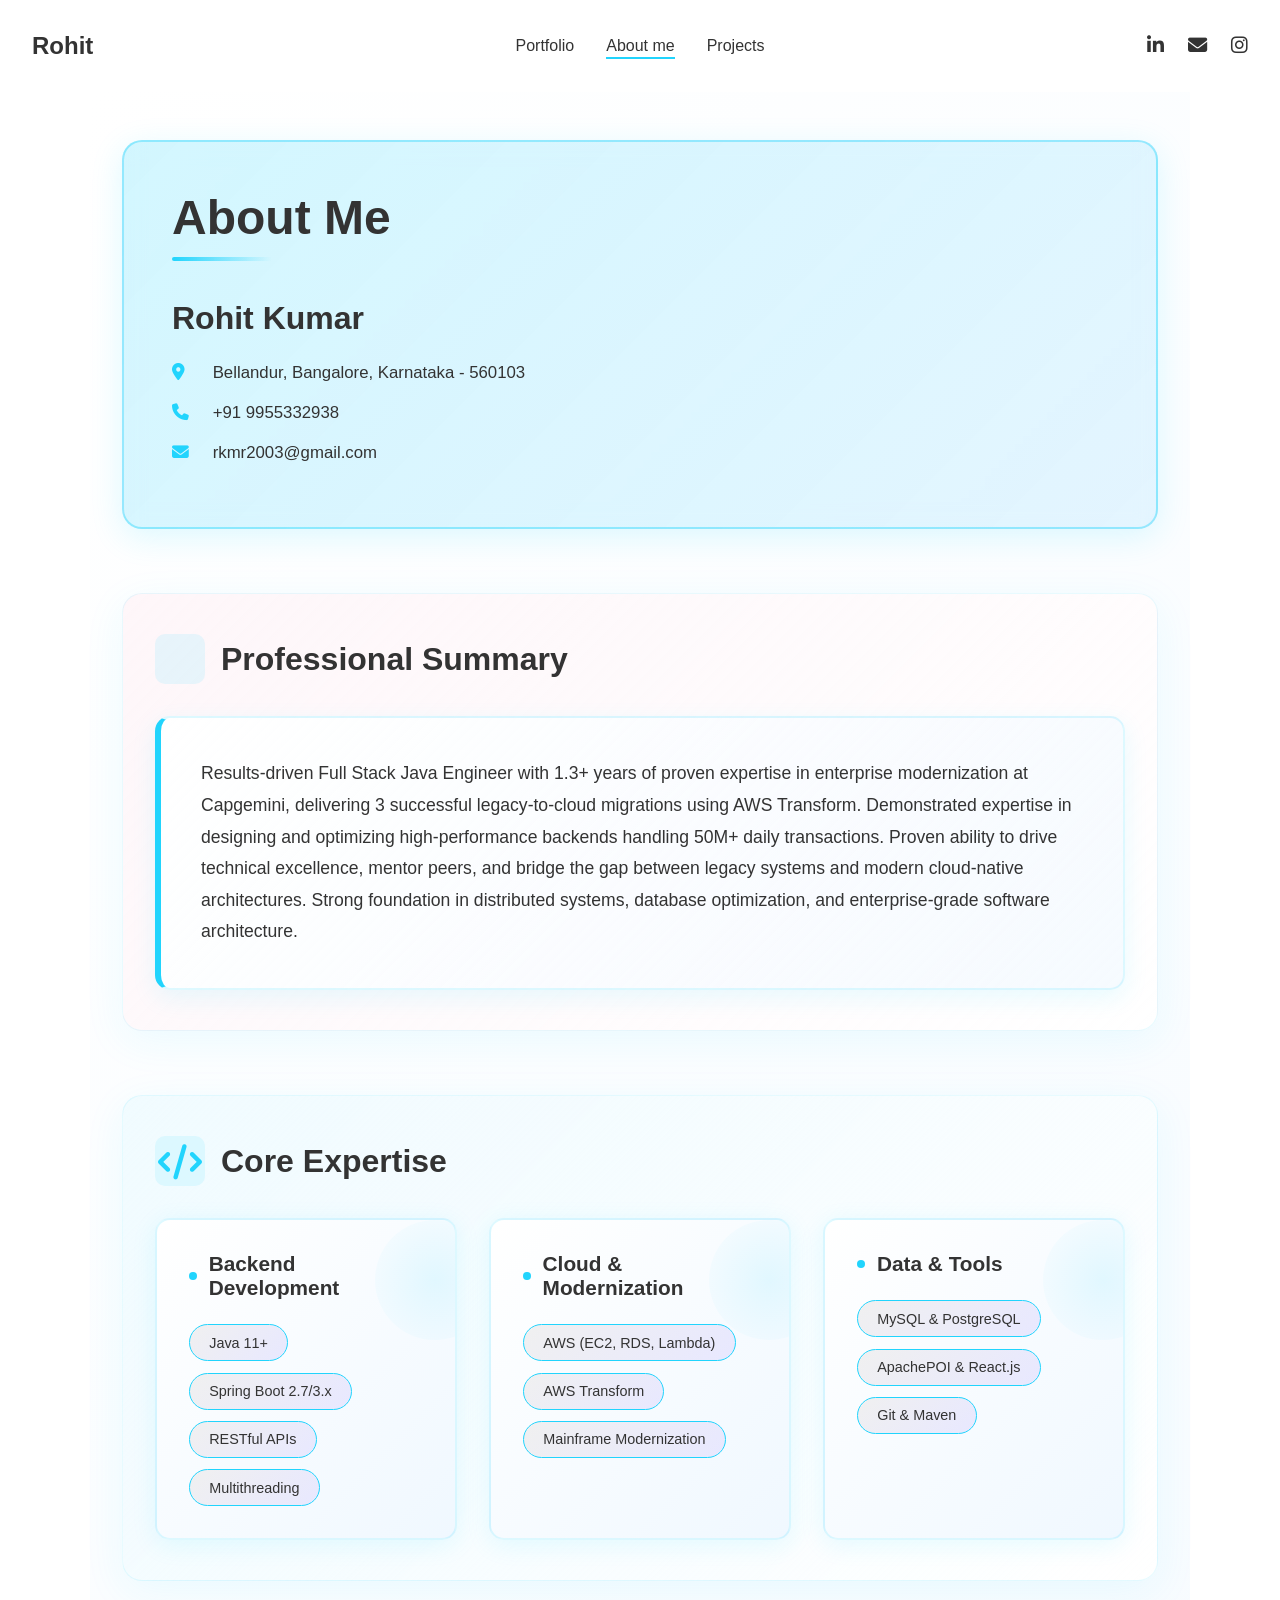
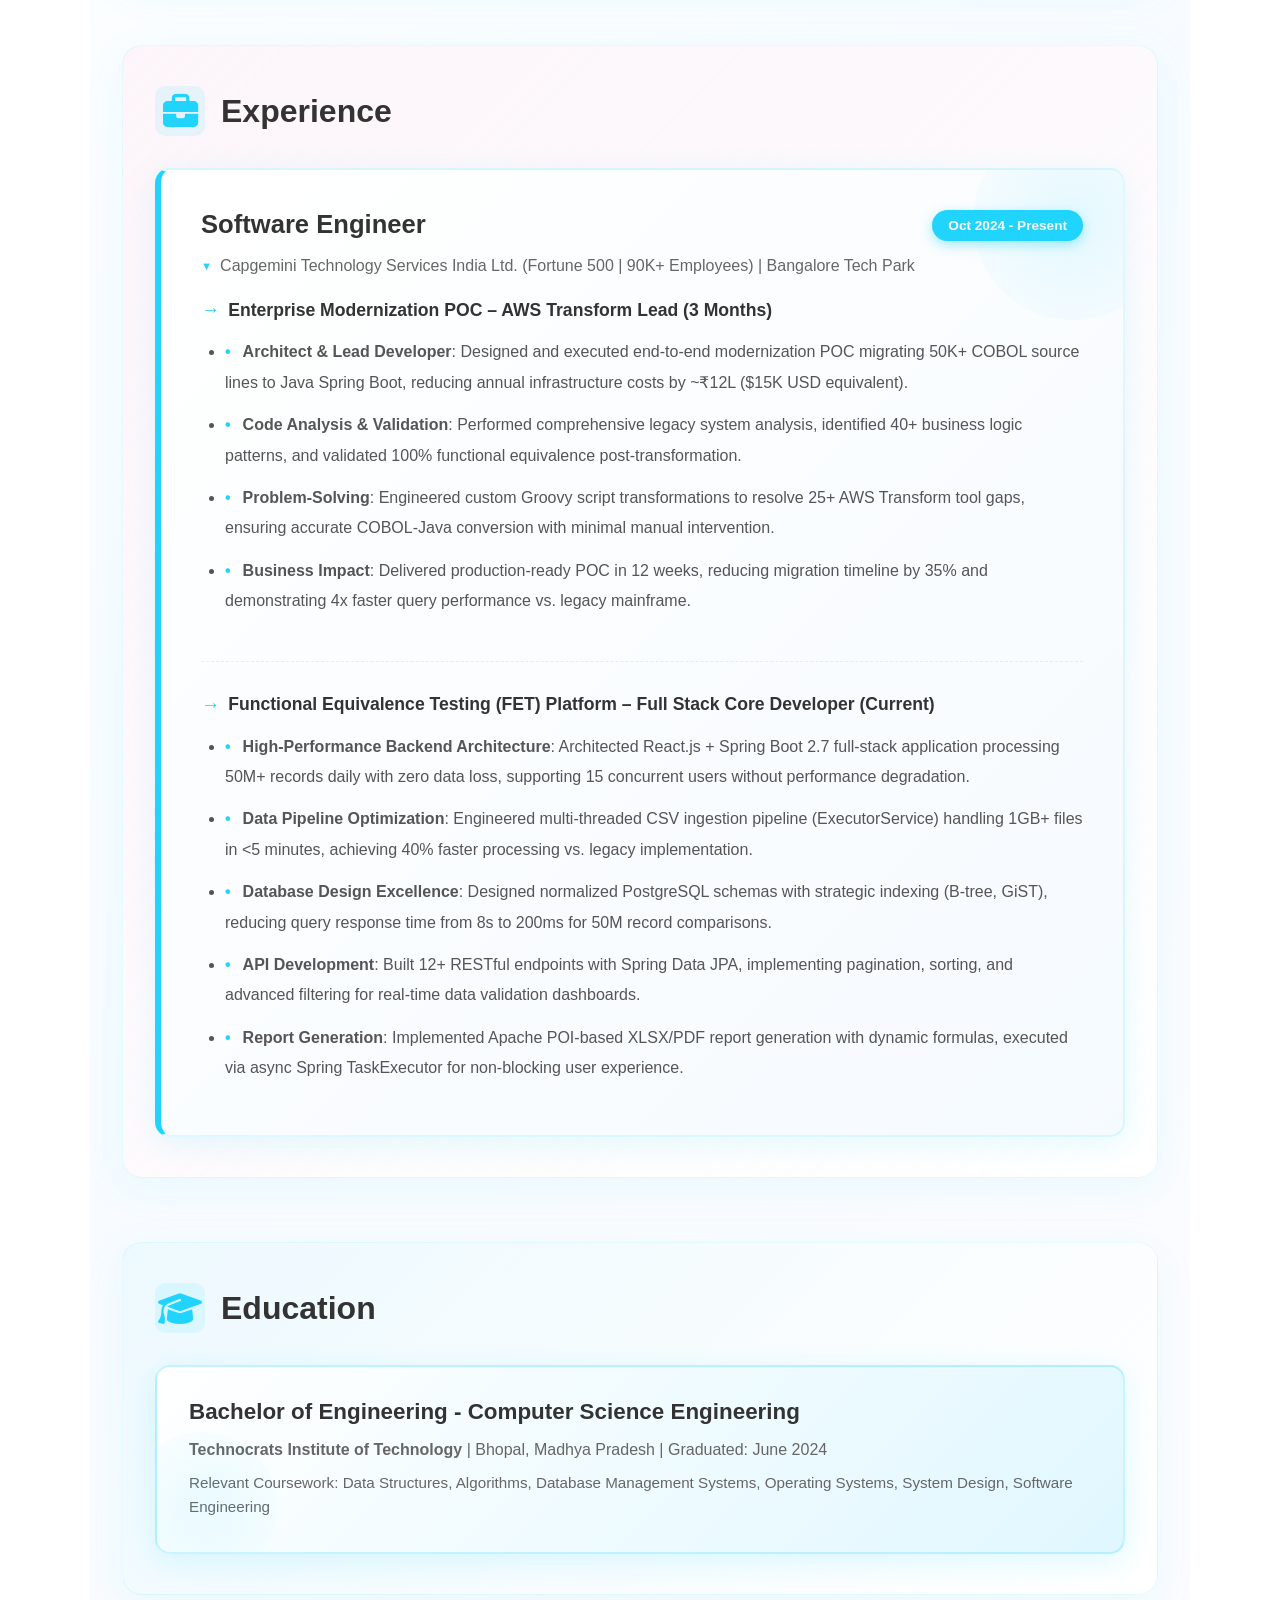
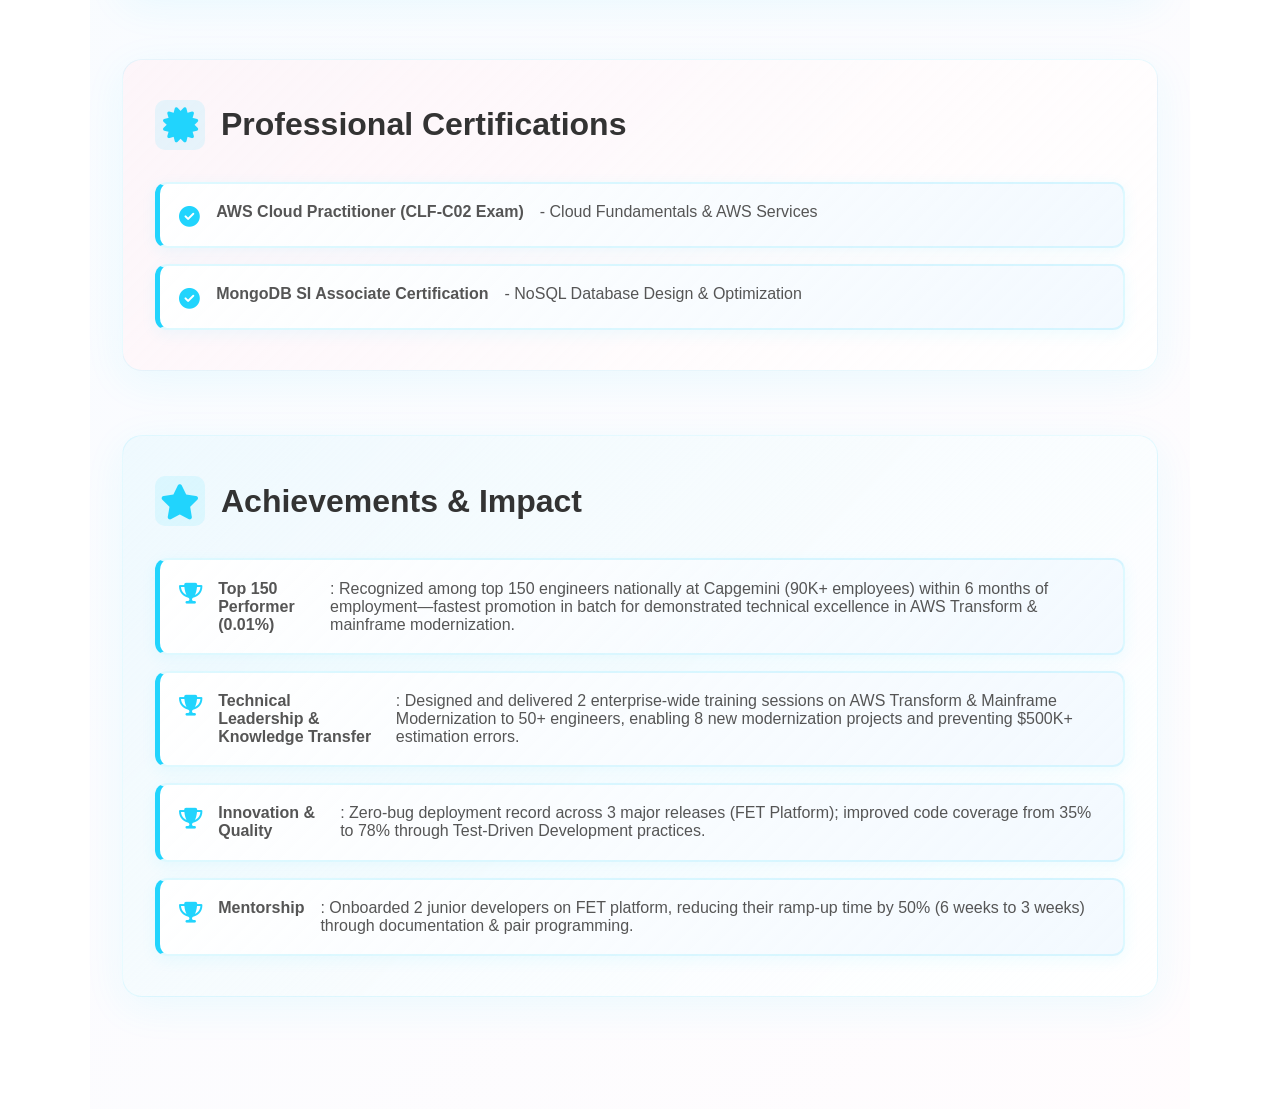
==== commit ffc0ec9f: "Update certification descriptions in about.html Removed the year from certification descriptions." ====
--- a/html/about.html
+++ b/html/about.html
@@ -124,8 +124,8 @@
             <section class="about-section">
                 <h2><i class="fas fa-certificate"></i> Professional Certifications</h2>
                 <ul class="cert-list">
-                    <li><i class="fas fa-check-circle"></i> <strong>AWS Cloud Practitioner (CLF-C02 Exam)</strong> - Cloud Fundamentals & AWS Services (2024)</li>
-                    <li><i class="fas fa-check-circle"></i> <strong>MongoDB SI Associate Certification</strong> - NoSQL Database Design & Optimization (2024)</li>
+                    <li><i class="fas fa-check-circle"></i> <strong>AWS Cloud Practitioner (CLF-C02 Exam)</strong> - Cloud Fundamentals & AWS Services</li>
+                    <li><i class="fas fa-check-circle"></i> <strong>MongoDB SI Associate Certification</strong> - NoSQL Database Design & Optimization</li>
                 </ul>
             </section>
 
@@ -144,4 +144,4 @@
 
     <script src="../js/script.js"></script>
 </body>
-</html>+</html>
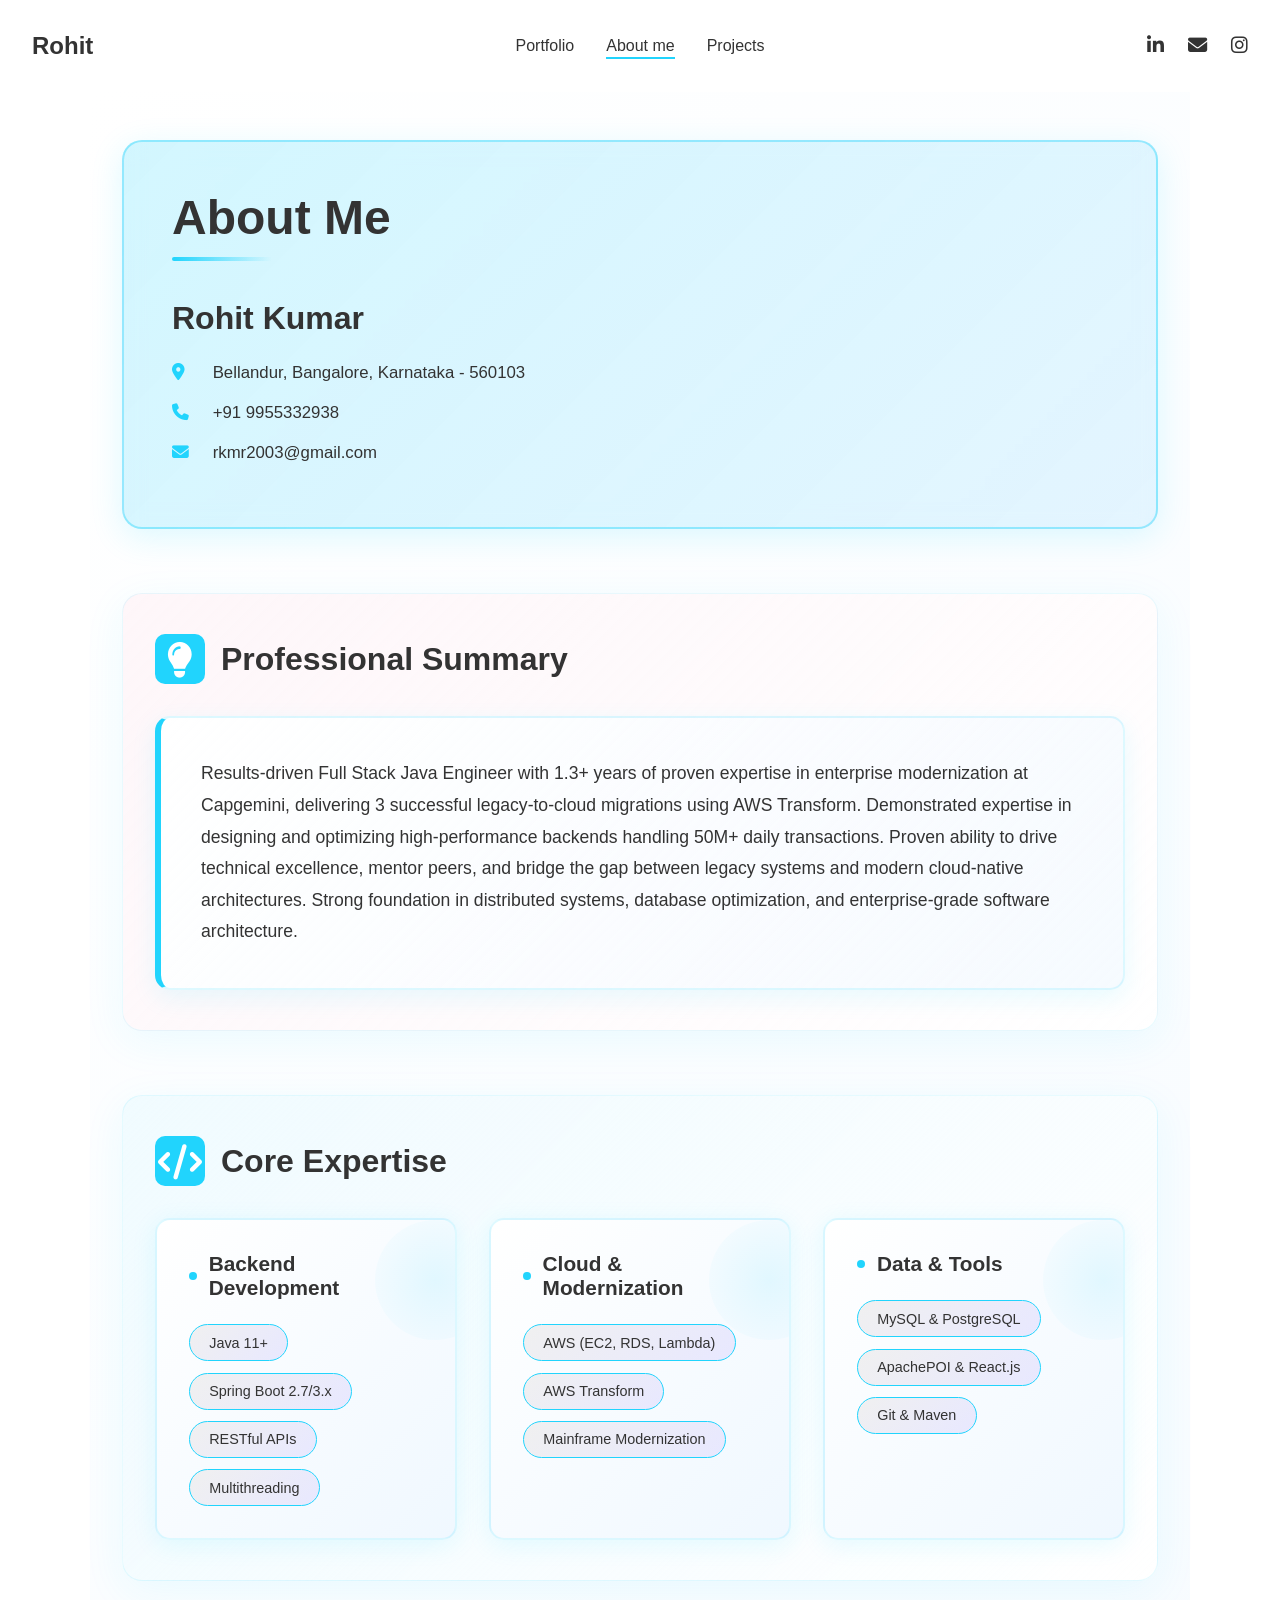
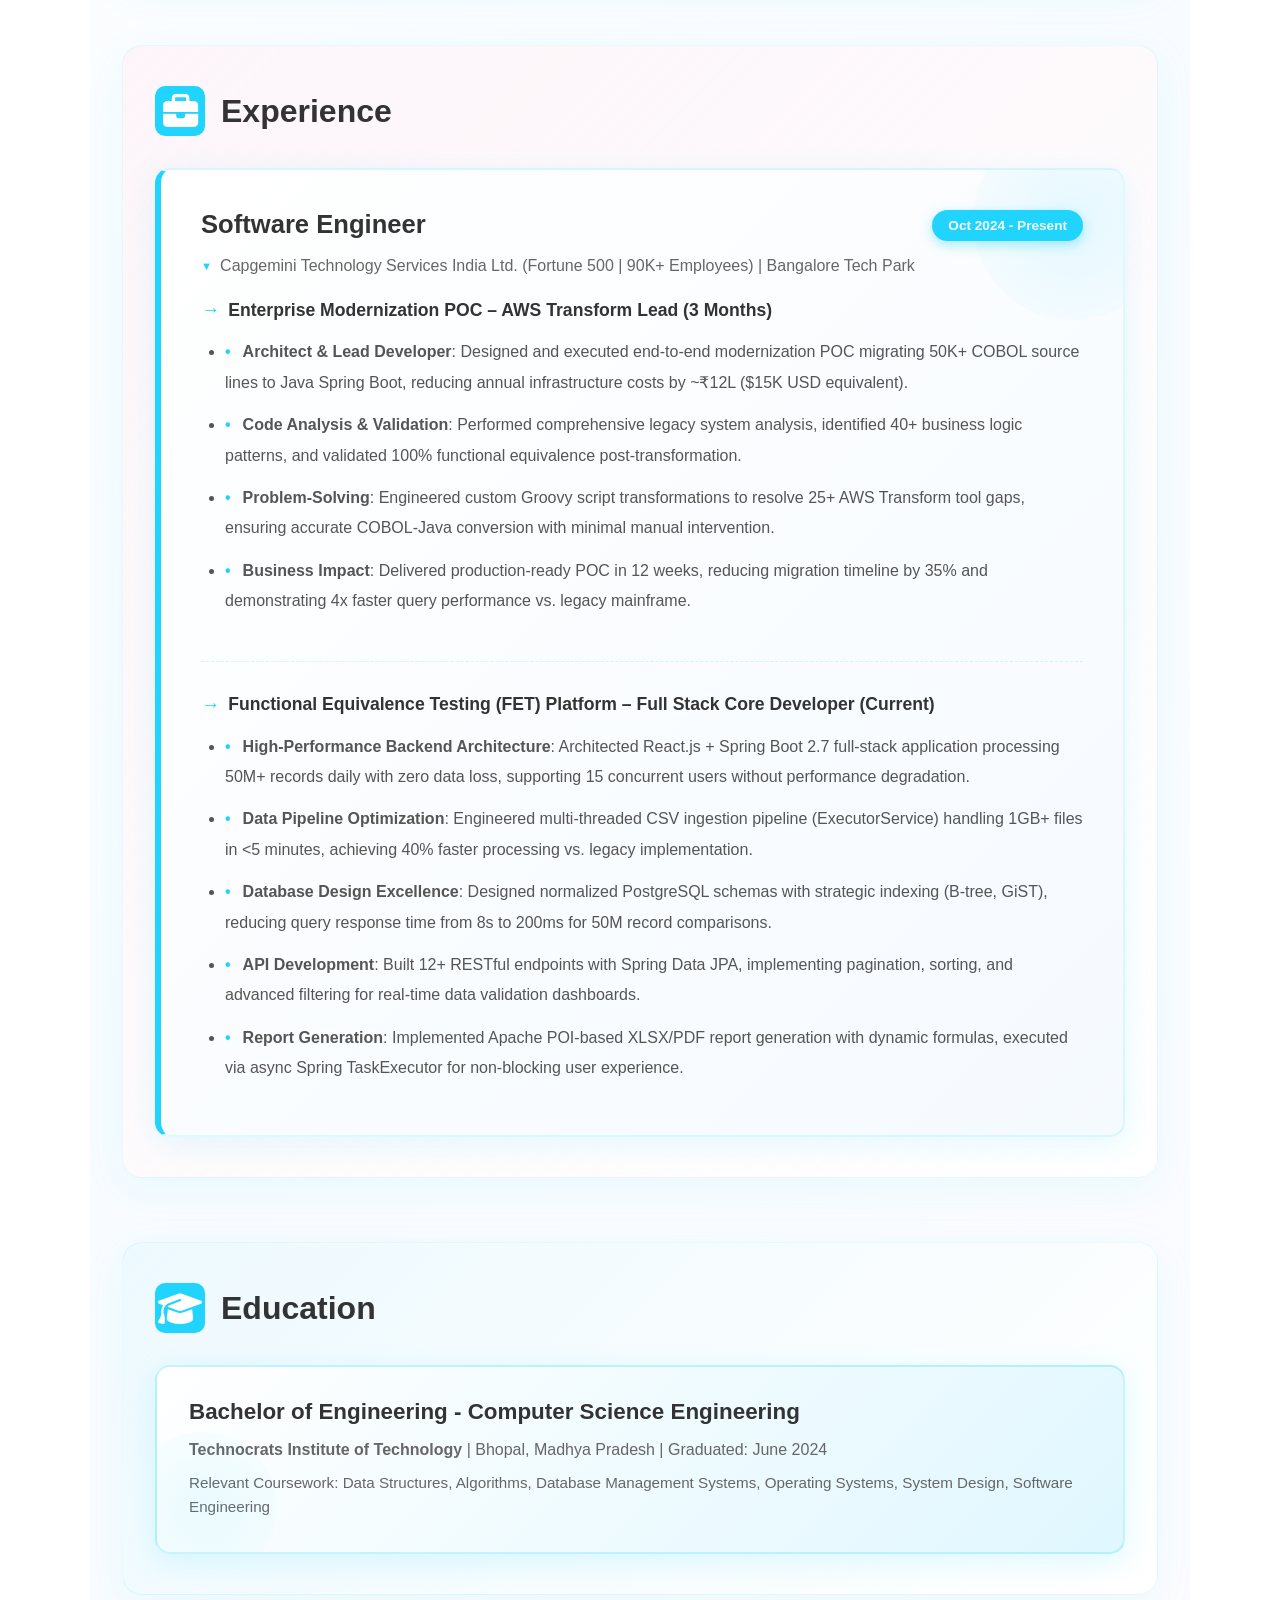
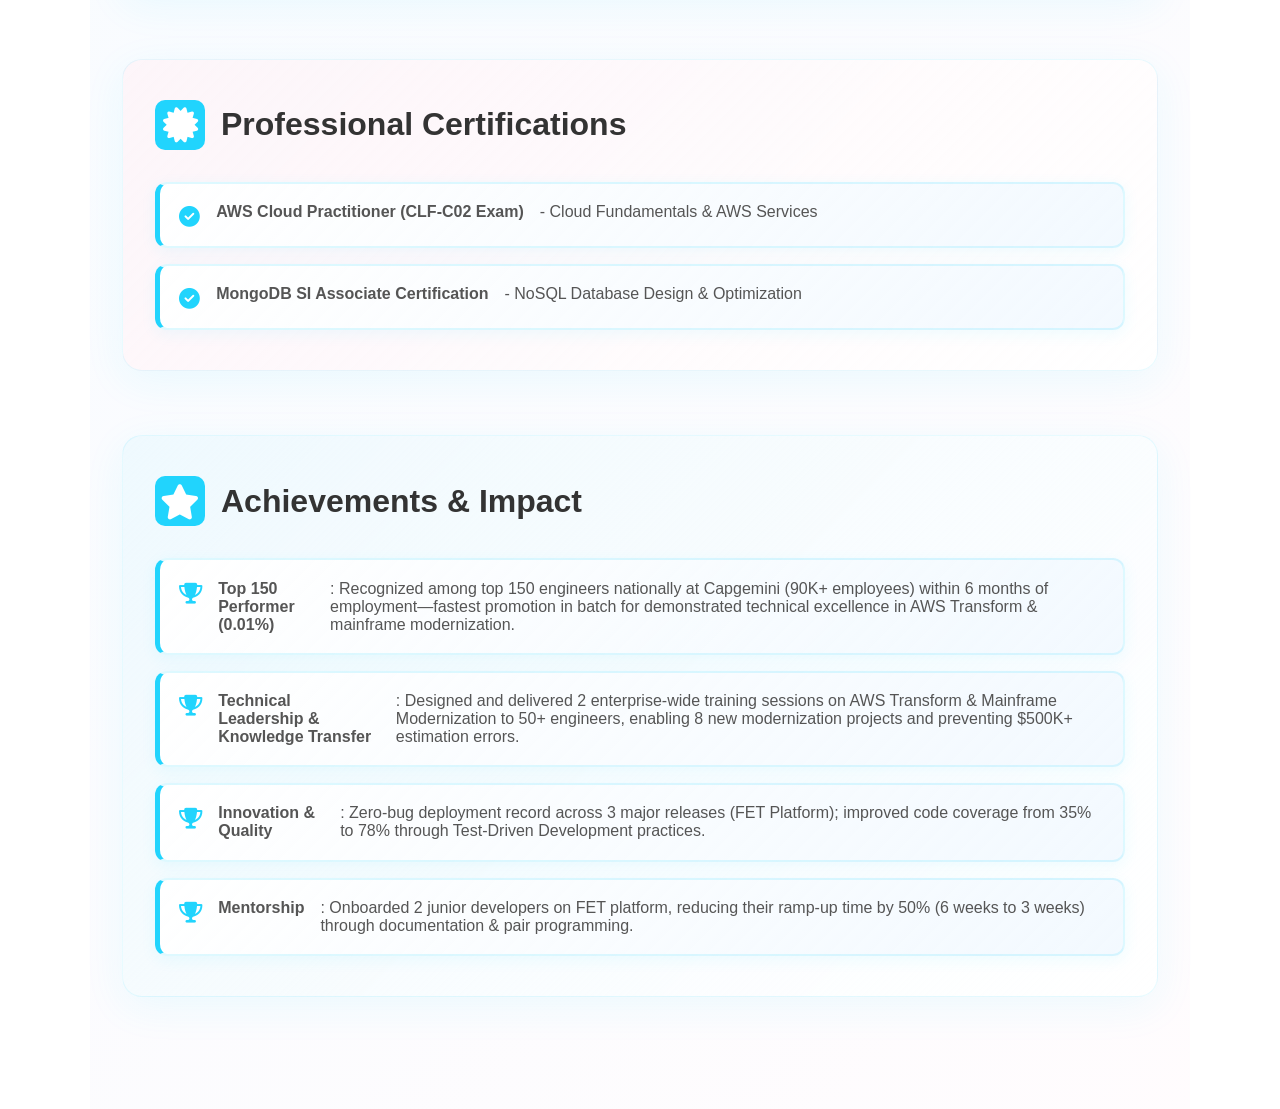
==== commit 6fff3a1c: "Changed some UI Changes done in UI to show AWS Transform instead of AWS." ====
--- a/html/about.html
+++ b/html/about.html
@@ -41,7 +41,7 @@
 
             <!-- Objective -->
             <section class="about-section">
-                <h2><i class="fas fa-target"></i> Professional Summary</h2>
+                <h2><i class="fas fa-lightbulb"></i> Professional Summary</h2>
                 <p>Results-driven Full Stack Java Engineer with 1.3+ years of proven expertise in enterprise modernization at Capgemini, delivering 3 successful legacy-to-cloud migrations using AWS Transform. Demonstrated expertise in designing and optimizing high-performance backends handling 50M+ daily transactions. Proven ability to drive technical excellence, mentor peers, and bridge the gap between legacy systems and modern cloud-native architectures. Strong foundation in distributed systems, database optimization, and enterprise-grade software architecture.</p>
             </section>
 
--- a/design/style.css
+++ b/design/style.css
@@ -431,16 +431,22 @@
 }
 
 .about-section h2 i {
-    color: var(--accent-color);
+    color: white;
     font-size: 2.2rem;
-    background: rgba(33, 212, 253, 0.1);
+    background: var(--accent-color);
     width: 50px;
     height: 50px;
-    display: flex;
+    min-width: 50px;
+    min-height: 50px;
+    display: inline-flex;
     align-items: center;
     justify-content: center;
     border-radius: 10px;
     transition: all 0.3s ease;
+    flex-shrink: 0;
+    line-height: 1;
+    font-weight: 900;
+    font-style: normal;
 }
 
 .about-section h2:hover i {
@@ -466,6 +472,16 @@
     border-color: var(--accent-color);
 }
 
+.intro-wrapper {
+    display: flex;
+    align-items: center;
+    gap: 3rem;
+}
+
+.intro-content {
+    flex: 1;
+}
+
 .intro-content p {
     margin: 0.8rem 0;
     font-size: 1.05rem;
@@ -485,6 +501,19 @@
     margin-right: 0.75rem;
     width: 24px;
     font-weight: bold;
+}
+
+.intro-image {
+    flex-shrink: 0;
+}
+
+.intro-image .profile-image {
+    width: 300px;
+    height: auto;
+    border-radius: 15px;
+    box-shadow: 0 20px 50px rgba(0, 0, 0, 0.3);
+    border: 4px solid var(--primary-color);
+    display: block;
 }
 
 /* Objective Section */
